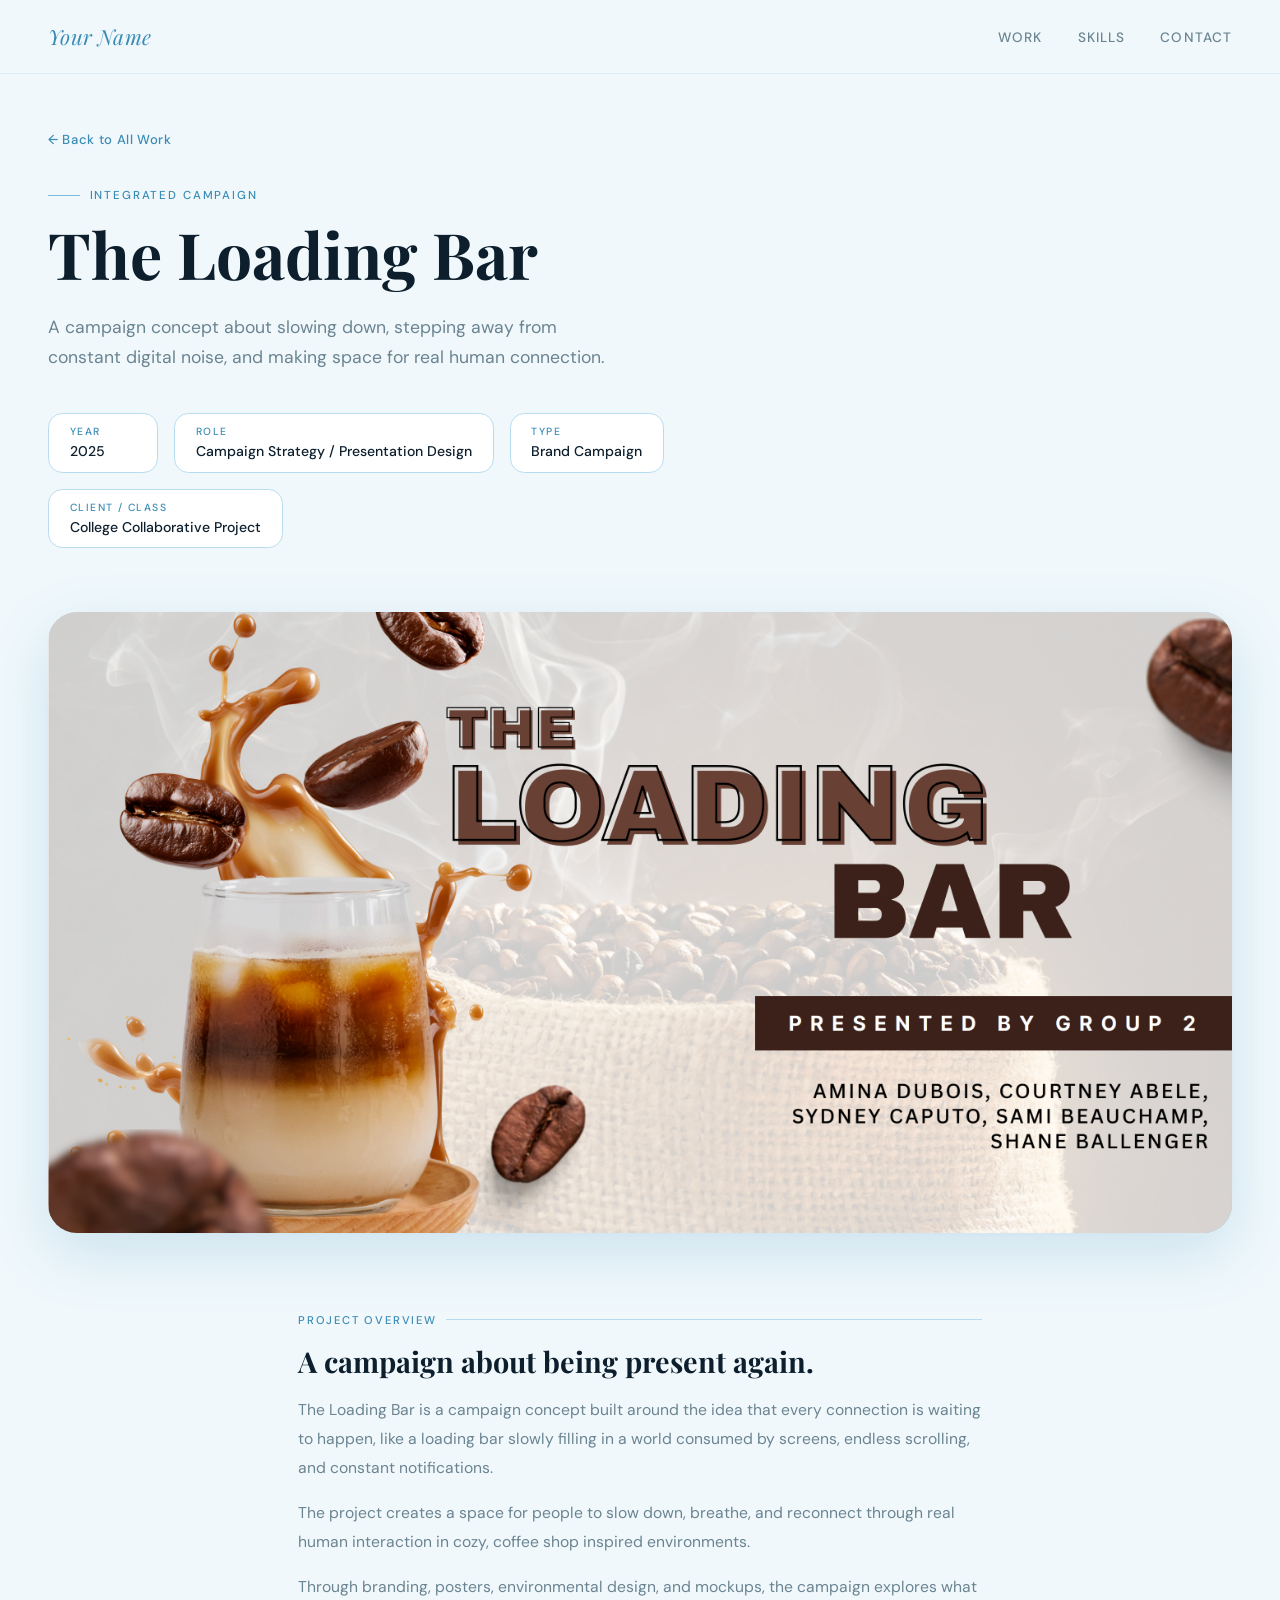
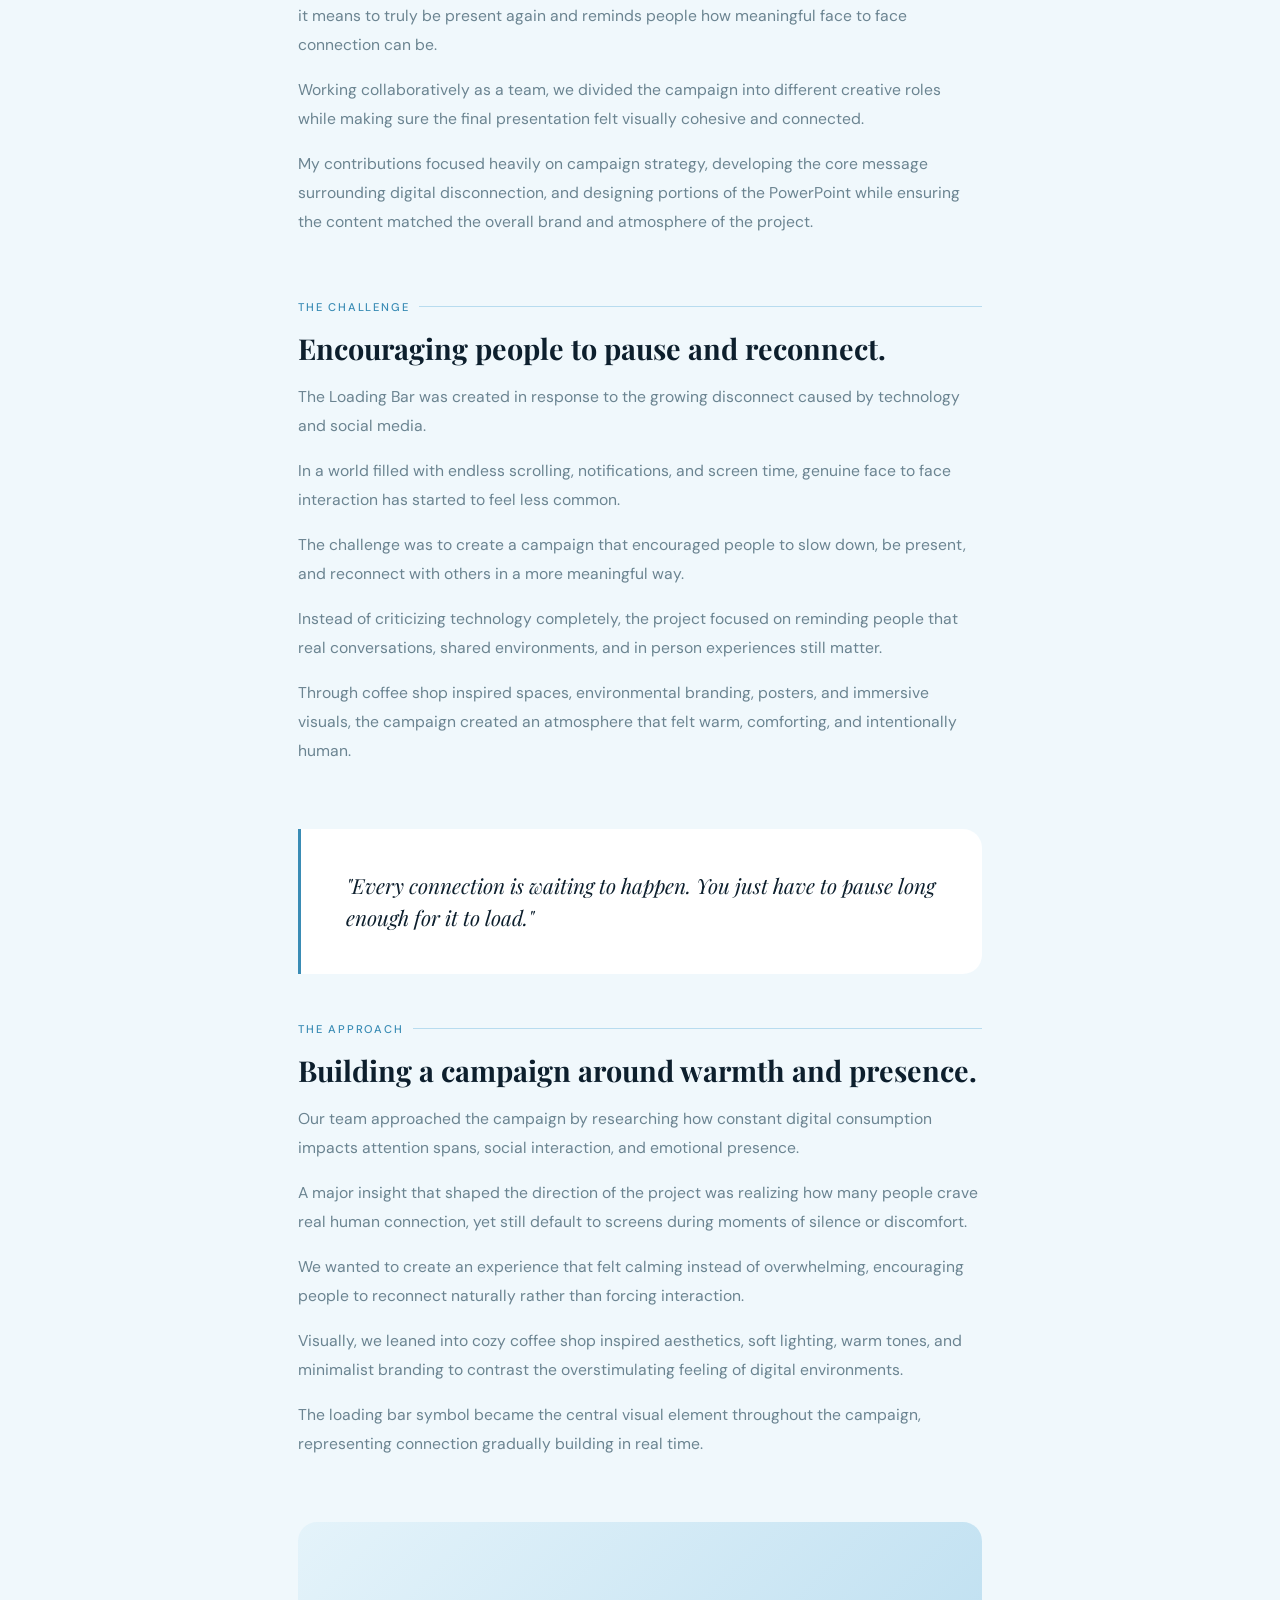
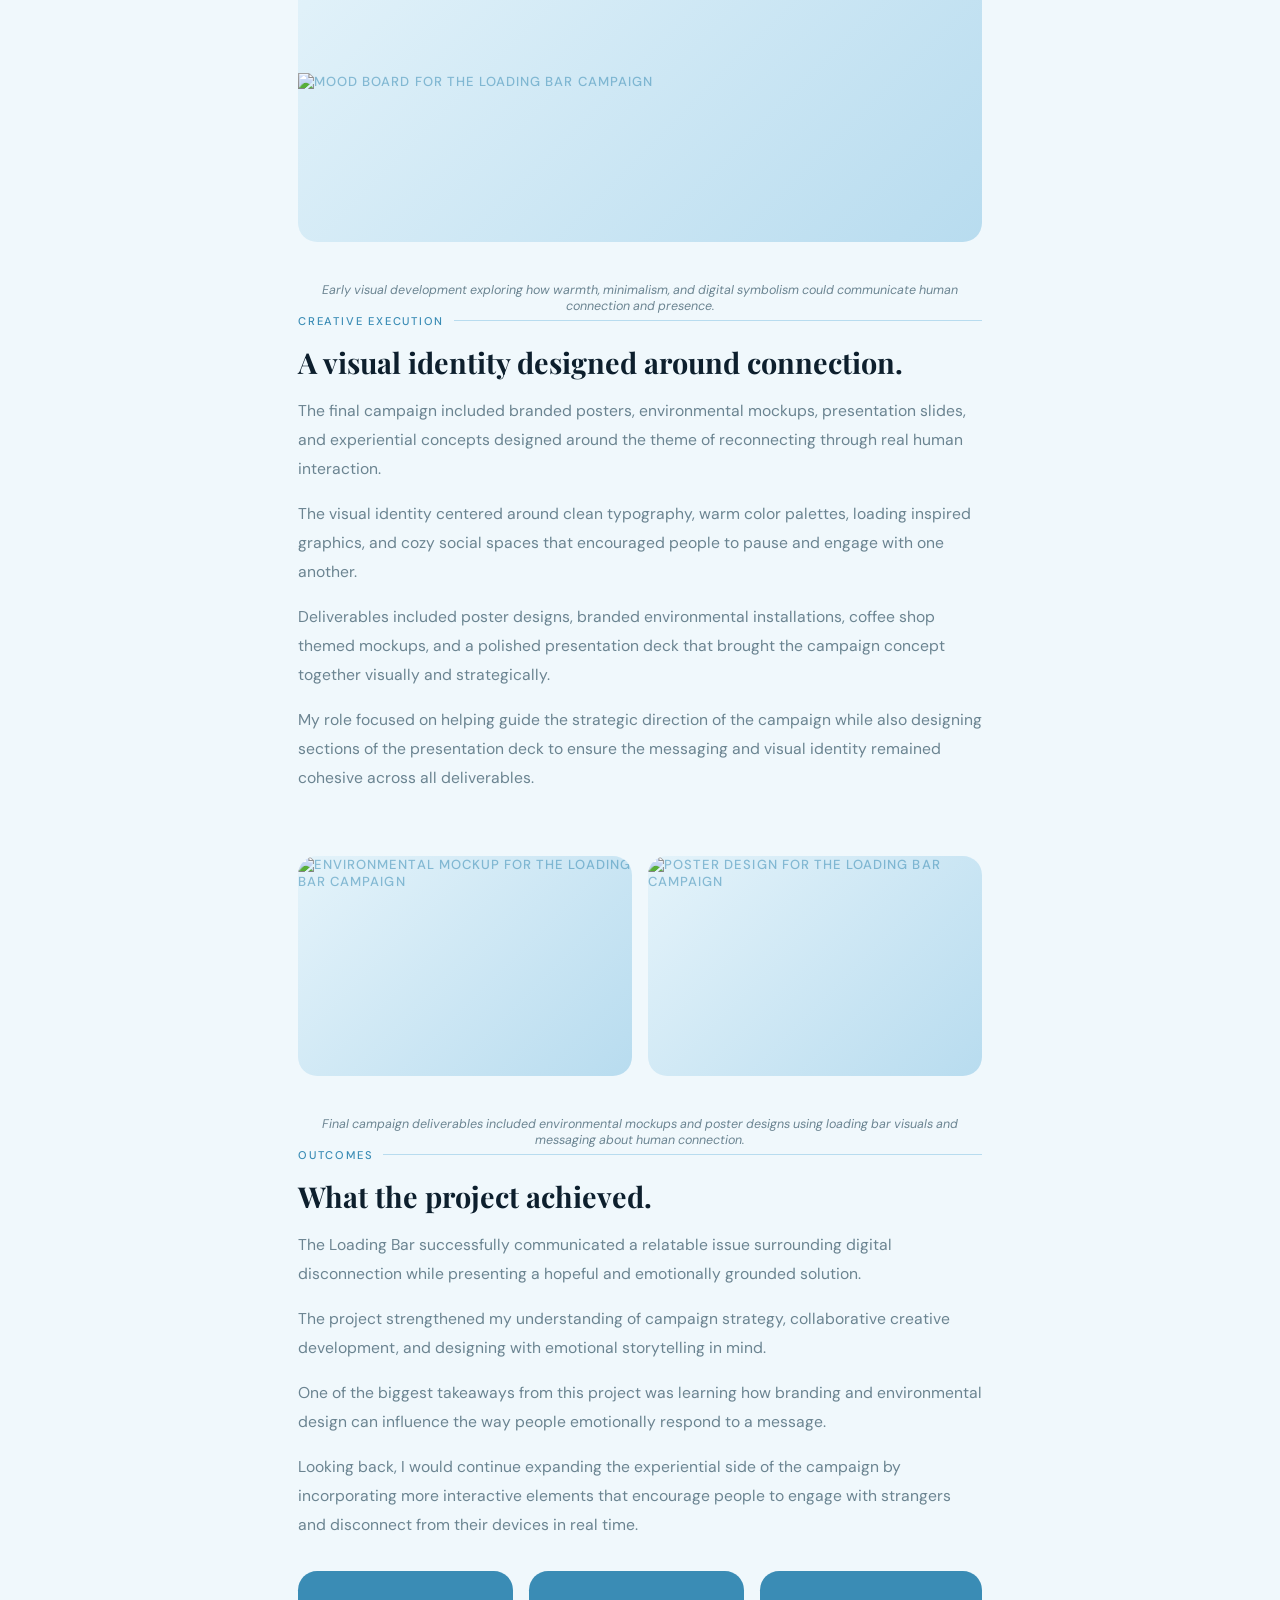
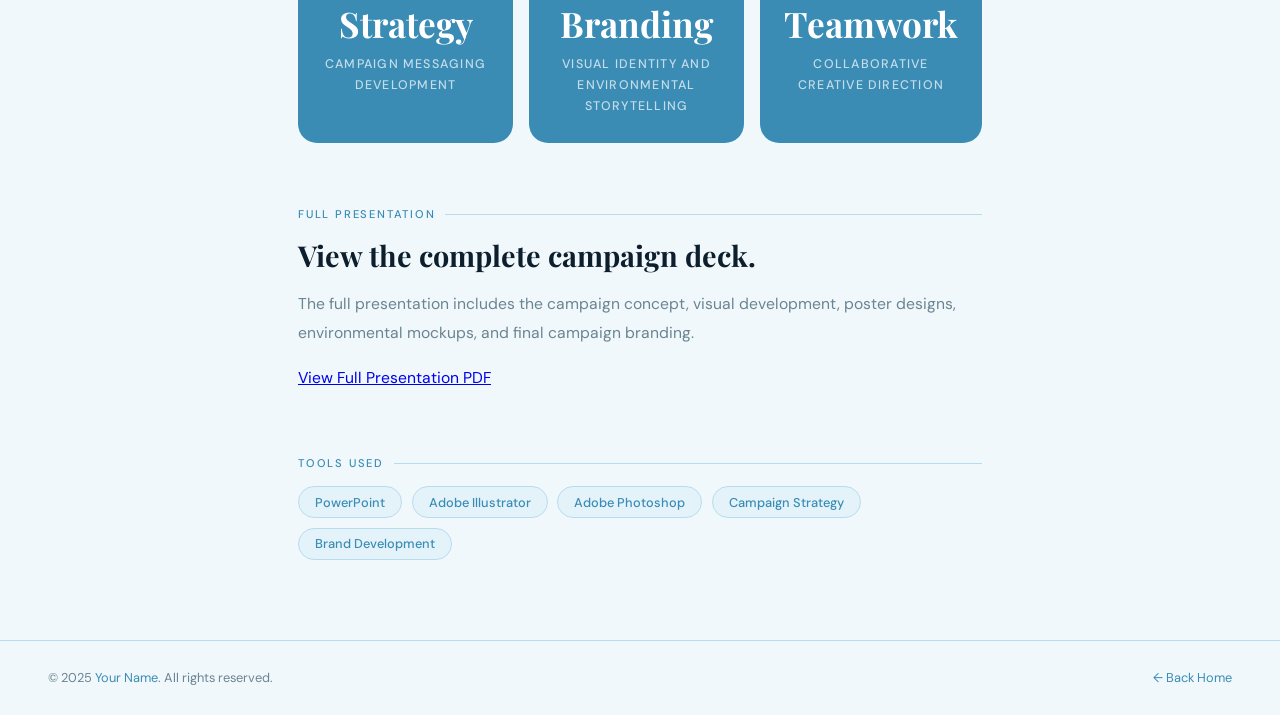
==== loading_bar.html @ 9b64578b "Addded first project" ====
<!DOCTYPE html>
<html lang="en">
<head>
  <meta charset="UTF-8" />
  <meta name="viewport" content="width=device-width, initial-scale=1.0"/>
  <title>The Loading Bar — Portfolio</title>

  <link rel="preconnect" href="https://fonts.googleapis.com">

  <link href="https://fonts.googleapis.com/css2?family=Playfair+Display:ital,wght@0,400;0,700;1,400&family=DM+Sans:wght@300;400;500&display=swap" rel="stylesheet">

  <link rel="stylesheet" href="styles.css">
</head>

<body>

  <!-- NAV -->
  <nav>
    <a href="index.html" class="nav-logo">Your Name</a>

    <ul class="nav-links">
      <li><a href="index.html#work">Work</a></li>
      <li><a href="index.html#skills">Skills</a></li>
      <li><a href="index.html#contact">Contact</a></li>
    </ul>
  </nav>

  <!-- HERO -->
  <header class="project-hero">

    <a href="index.html" class="back-link">
      ← Back to All Work
    </a>

    <p class="project-category">
      Integrated Campaign
    </p>

    <h1 class="project-title">
      The Loading Bar
    </h1>

    <p class="project-tagline">
      A campaign concept about slowing down, stepping away from constant digital noise, and making space for real human connection.
    </p>

    <div class="project-meta">

      <div class="meta-item">
        <span class="meta-label">Year</span>
        <span class="meta-value">2025</span>
      </div>

      <div class="meta-item">
        <span class="meta-label">Role</span>
        <span class="meta-value">Campaign Strategy / Presentation Design</span>
      </div>

      <div class="meta-item">
        <span class="meta-label">Type</span>
        <span class="meta-value">Brand Campaign</span>
      </div>

      <div class="meta-item">
        <span class="meta-label">Client / Class</span>
        <span class="meta-value">College Collaborative Project</span>
      </div>

    </div>
  </header>

  <!-- COVER IMAGE -->
  <div class="project-cover">

    <div class="cover-placeholder">

      <img
        src="Loading_bar/loading_bar_project.png"
        alt="The Loading Bar campaign hero image"
      >

    </div>

  </div>

  <!-- MAIN CONTENT -->
  <main class="project-body">

    <!-- PROJECT OVERVIEW -->
    <section class="content-section">

      <p class="content-label">
        Project Overview
      </p>

      <h2 class="content-heading">
        A campaign about being present again.
      </h2>

      <div class="content-body">

        <p>
          The Loading Bar is a campaign concept built around the idea that every connection is waiting to happen, like a loading bar slowly filling in a world consumed by screens, endless scrolling, and constant notifications.
        </p>

        <p>
          The project creates a space for people to slow down, breathe, and reconnect through real human interaction in cozy, coffee shop inspired environments.
        </p>

        <p>
          Through branding, posters, environmental design, and mockups, the campaign explores what it means to truly be present again and reminds people how meaningful face to face connection can be.
        </p>

        <p>
          Working collaboratively as a team, we divided the campaign into different creative roles while making sure the final presentation felt visually cohesive and connected.
        </p>

        <p>
          My contributions focused heavily on campaign strategy, developing the core message surrounding digital disconnection, and designing portions of the PowerPoint while ensuring the content matched the overall brand and atmosphere of the project.
        </p>

      </div>

    </section>

    <!-- CHALLENGE -->
    <section class="content-section">

      <p class="content-label">
        The Challenge
      </p>

      <h2 class="content-heading">
        Encouraging people to pause and reconnect.
      </h2>

      <div class="content-body">

        <p>
          The Loading Bar was created in response to the growing disconnect caused by technology and social media.
        </p>

        <p>
          In a world filled with endless scrolling, notifications, and screen time, genuine face to face interaction has started to feel less common.
        </p>

        <p>
          The challenge was to create a campaign that encouraged people to slow down, be present, and reconnect with others in a more meaningful way.
        </p>

        <p>
          Instead of criticizing technology completely, the project focused on reminding people that real conversations, shared environments, and in person experiences still matter.
        </p>

        <p>
          Through coffee shop inspired spaces, environmental branding, posters, and immersive visuals, the campaign created an atmosphere that felt warm, comforting, and intentionally human.
        </p>

      </div>

    </section>

    <!-- QUOTE -->
    <blockquote class="pull-quote">

      <p>
        "Every connection is waiting to happen. You just have to pause long enough for it to load."
      </p>

    </blockquote>

    <!-- APPROACH -->
    <section class="content-section">

      <p class="content-label">
        The Approach
      </p>

      <h2 class="content-heading">
        Building a campaign around warmth and presence.
      </h2>

      <div class="content-body">

        <p>
          Our team approached the campaign by researching how constant digital consumption impacts attention spans, social interaction, and emotional presence.
        </p>

        <p>
          A major insight that shaped the direction of the project was realizing how many people crave real human connection, yet still default to screens during moments of silence or discomfort.
        </p>

        <p>
          We wanted to create an experience that felt calming instead of overwhelming, encouraging people to reconnect naturally rather than forcing interaction.
        </p>

        <p>
          Visually, we leaned into cozy coffee shop inspired aesthetics, soft lighting, warm tones, and minimalist branding to contrast the overstimulating feeling of digital environments.
        </p>

        <p>
          The loading bar symbol became the central visual element throughout the campaign, representing connection gradually building in real time.
        </p>

      </div>

    </section>

    <!-- MOODBOARD IMAGE -->
    <div class="image-block">

      <img
        src="Loading_bar/loading_bar_moodboard.png"
        alt="Mood board for The Loading Bar campaign"
      >

    </div>

    <p class="image-caption">
      Early visual development exploring how warmth, minimalism, and digital symbolism could communicate human connection and presence.
    </p>

    <!-- EXECUTION -->
    <section class="content-section">

      <p class="content-label">
        Creative Execution
      </p>

      <h2 class="content-heading">
        A visual identity designed around connection.
      </h2>

      <div class="content-body">

        <p>
          The final campaign included branded posters, environmental mockups, presentation slides, and experiential concepts designed around the theme of reconnecting through real human interaction.
        </p>

        <p>
          The visual identity centered around clean typography, warm color palettes, loading inspired graphics, and cozy social spaces that encouraged people to pause and engage with one another.
        </p>

        <p>
          Deliverables included poster designs, branded environmental installations, coffee shop themed mockups, and a polished presentation deck that brought the campaign concept together visually and strategically.
        </p>

        <p>
          My role focused on helping guide the strategic direction of the campaign while also designing sections of the presentation deck to ensure the messaging and visual identity remained cohesive across all deliverables.
        </p>

      </div>

    </section>

    <!-- DUAL IMAGES -->
    <div class="image-duo">

      <div class="image-block">

        <img
          src="Loading_bar/loading_bar_environment.png"
          alt="Environmental mockup for The Loading Bar campaign"
        >

      </div>

      <div class="image-block">

        <img
          src="Loading_bar/loading_bar_poster.png"
          alt="Poster design for The Loading Bar campaign"
        >

      </div>

    </div>

    <p class="image-caption">
      Final campaign deliverables included environmental mockups and poster designs using loading bar visuals and messaging about human connection.
    </p>

    <!-- OUTCOMES -->
    <section class="content-section">

      <p class="content-label">
        Outcomes
      </p>

      <h2 class="content-heading">
        What the project achieved.
      </h2>

      <div class="content-body">

        <p>
          The Loading Bar successfully communicated a relatable issue surrounding digital disconnection while presenting a hopeful and emotionally grounded solution.
        </p>

        <p>
          The project strengthened my understanding of campaign strategy, collaborative creative development, and designing with emotional storytelling in mind.
        </p>

        <p>
          One of the biggest takeaways from this project was learning how branding and environmental design can influence the way people emotionally respond to a message.
        </p>

        <p>
          Looking back, I would continue expanding the experiential side of the campaign by incorporating more interactive elements that encourage people to engage with strangers and disconnect from their devices in real time.
        </p>

      </div>

      <div class="outcomes-grid">

        <div class="outcome-card">
          <span class="outcome-number">Strategy</span>
          <span class="outcome-label">
            Campaign Messaging Development
          </span>
        </div>

        <div class="outcome-card">
          <span class="outcome-number">Branding</span>
          <span class="outcome-label">
            Visual Identity and Environmental Storytelling
          </span>
        </div>

        <div class="outcome-card">
          <span class="outcome-number">Teamwork</span>
          <span class="outcome-label">
            Collaborative Creative Direction
          </span>
        </div>

      </div>

    </section>

    <!-- PDF -->
    <section class="content-section">

      <p class="content-label">
        Full Presentation
      </p>

      <h2 class="content-heading">
        View the complete campaign deck.
      </h2>

      <div class="content-body">

        <p>
          The full presentation includes the campaign concept, visual development, poster designs, environmental mockups, and final campaign branding.
        </p>

        <p>
          <a
            href="Loading_bar/The_Loading_Bar.pdf"
            target="_blank"
            class="pdf-button"
          >
            View Full Presentation PDF
          </a>
        </p>

      </div>

    </section>

    <!-- TOOLS -->
    <section class="content-section">

      <p class="content-label">
        Tools Used
      </p>

      <div class="tools-list">

        <span class="tool-tag">PowerPoint</span>

        <span class="tool-tag">Adobe Illustrator</span>

        <span class="tool-tag">Adobe Photoshop</span>

        <span class="tool-tag">Campaign Strategy</span>

        <span class="tool-tag">Brand Development</span>

      </div>

    </section>

  </main>


  <!-- FOOTER -->
  <footer>

    <span>
      © 2025 <a href="index.html">Your Name</a>. All rights reserved.
    </span>

    <a href="index.html">
      ← Back Home
    </a>

  </footer>

</body>
</html>
---- styles.css ----
/* Shared portfolio stylesheet
   Keep this file in the same folder as index.html and project.html. */

:root {
      --sky: #B8DCEF;
      --sky-light: #E4F3FA;
      --sky-mid: #7BBDD9;
      --sky-deep: #3A8CB5;
      --ink: #0D1F2D;
      --mist: #F0F8FC;
      --accent: #D4A35A;
      --white: #FFFFFF;
      --gray: #6B8491;
    }

    *, *::before, *::after { box-sizing: border-box; margin: 0; padding: 0; }

    html { scroll-behavior: smooth; }

    body {
      font-family: 'DM Sans', sans-serif;
      background: var(--mist);
      color: var(--ink);
      overflow-x: hidden;
    }

    /* ── NAV ── */
    nav {
      position: fixed; top: 0; left: 0; right: 0; z-index: 100;
      display: flex; justify-content: space-between; align-items: center;
      padding: 1.4rem 3rem;
      background: rgba(240,248,252,0.85);
      backdrop-filter: blur(12px);
      border-bottom: 1px solid rgba(184,220,239,0.4);
    }
    .nav-logo {
      font-family: 'Playfair Display', serif;
      font-size: 1.3rem;
      font-style: italic;
      color: var(--sky-deep);
      text-decoration: none;
      letter-spacing: 0.02em;
    }
    .nav-links { display: flex; gap: 2.2rem; list-style: none; }
    .nav-links a {
      text-decoration: none;
      font-size: 0.85rem;
      font-weight: 500;
      letter-spacing: 0.08em;
      text-transform: uppercase;
      color: var(--gray);
      transition: color 0.25s;
    }
    .nav-links a:hover { color: var(--sky-deep); }

    /* ── HERO ── */
    .hero {
      min-height: 100vh;
      display: flex;
      flex-direction: column;
      align-items: center;
      justify-content: center;
      padding: 7rem 3rem 5rem;
      gap: 3rem;
      position: relative;
      overflow: hidden;
      text-align: center;
    }

    .hero::before {
      content: '';
      position: absolute;
      top: -10%; right: -5%;
      width: 55vw; height: 55vw;
      background: radial-gradient(circle, var(--sky) 0%, transparent 70%);
      border-radius: 50%;
      opacity: 0.45;
      animation: float 8s ease-in-out infinite;
    }
    .hero::after {
      content: '';
      position: absolute;
      bottom: -15%; left: -8%;
      width: 40vw; height: 40vw;
      background: radial-gradient(circle, var(--sky-mid) 0%, transparent 70%);
      border-radius: 50%;
      opacity: 0.25;
      animation: float 11s ease-in-out infinite reverse;
    }

    @keyframes float {
      0%, 100% { transform: translateY(0) scale(1); }
      50%       { transform: translateY(-3%) scale(1.03); }
    }

    .hero-text { position: relative; z-index: 1; animation: fadeUp 0.9s ease both; max-width: 680px; width: 100%; }
    .hero-bio { max-width: 520px; margin-left: auto; margin-right: auto; }
    .hero-tags { justify-content: center; }
    .hero-cta { justify-content: center; }

    @keyframes fadeUp {
      from { opacity: 0; transform: translateY(30px); }
      to   { opacity: 1; transform: translateY(0); }
    }

    .hero-eyebrow {
      display: inline-block;
      font-size: 0.75rem;
      font-weight: 500;
      letter-spacing: 0.18em;
      text-transform: uppercase;
      color: var(--sky-deep);
      margin-bottom: 1.2rem;
      padding: 0.4rem 1rem;
      border: 1px solid var(--sky-mid);
      border-radius: 2rem;
      background: rgba(184,220,239,0.2);
    }

    .hero h1 {
      font-family: 'Playfair Display', serif;
      font-size: clamp(3rem, 5.5vw, 5.5rem);
      line-height: 1.08;
      font-weight: 700;
      color: var(--ink);
      margin-bottom: 1.5rem;
    }
    .hero h1 em {
      font-style: italic;
      color: var(--sky-deep);
    }

    .hero-bio {
      font-size: 1rem;
      line-height: 1.75;
      color: var(--gray);
      max-width: 440px;
      margin-bottom: 2.5rem;
    }

    .hero-tags {
      display: flex;
      flex-wrap: wrap;
      gap: 0.6rem;
      margin-bottom: 2.5rem;
    }
    .tag {
      font-size: 0.78rem;
      font-weight: 500;
      letter-spacing: 0.05em;
      padding: 0.35rem 0.9rem;
      border-radius: 2rem;
      background: var(--sky-light);
      color: var(--sky-deep);
      border: 1px solid var(--sky);
    }

    .hero-cta {
      display: flex;
      gap: 1rem;
      align-items: center;
      flex-wrap: wrap;
    }
    .btn-primary {
      display: inline-block;
      padding: 0.85rem 2.2rem;
      background: var(--sky-deep);
      color: var(--white);
      border-radius: 3rem;
      text-decoration: none;
      font-size: 0.88rem;
      font-weight: 500;
      letter-spacing: 0.04em;
      transition: background 0.3s, transform 0.2s, box-shadow 0.3s;
      box-shadow: 0 4px 20px rgba(58,140,181,0.35);
    }
    .btn-primary:hover {
      background: var(--sky-mid);
      transform: translateY(-2px);
      box-shadow: 0 8px 28px rgba(58,140,181,0.45);
    }
    .btn-ghost {
      display: inline-block;
      padding: 0.85rem 2.2rem;
      border: 1.5px solid var(--sky-mid);
      color: var(--sky-deep);
      border-radius: 3rem;
      text-decoration: none;
      font-size: 0.88rem;
      font-weight: 500;
      letter-spacing: 0.04em;
      transition: background 0.3s, transform 0.2s;
    }
    .btn-ghost:hover {
      background: var(--sky-light);
      transform: translateY(-2px);
    }

    /* hero visual — full-width centered card */
    .hero-visual {
      position: relative;
      z-index: 1;
      animation: fadeUp 0.9s 0.2s ease both;
      width: 80%;
      max-width: 1000px;
    }
    .hero-card {
      width: 100%;
      height: auto;
      background: linear-gradient(145deg, var(--sky-light) 0%, var(--sky) 100%);
      border-radius: 2rem;
      position: relative;
      box-shadow: 0 30px 80px rgba(58,140,181,0.22), 0 8px 20px rgba(58,140,181,0.12);
      overflow: hidden;
      display: flex;
      flex-direction: row;
      align-items: center;
      gap: 2.5rem;
      padding: 2.5rem 3rem;
    }
    .hero-card::before {
      content: '';
      position: absolute;
      top: -60px; right: -60px;
      width: 300px; height: 300px;
      background: radial-gradient(circle, rgba(255,255,255,0.55) 0%, transparent 70%);
      border-radius: 50%;
      pointer-events: none;
    }
    .avatar-placeholder {
      flex-shrink: 0;
      width: 100px; height: 100px;
      border-radius: 50%;
      background: linear-gradient(135deg, var(--sky-mid), var(--sky-deep));
      display: flex;
      align-items: center;
      justify-content: center;
      font-family: 'Playfair Display', serif;
      font-size: 2.4rem;
      color: white;
      font-style: italic;
      box-shadow: 0 8px 30px rgba(58,140,181,0.4);
    }
    .hero-card-info { text-align: left; flex: 1; }
    .hero-card-label {
      font-size: 0.72rem;
      letter-spacing: 0.12em;
      text-transform: uppercase;
      color: var(--sky-deep);
      margin-bottom: 0.4rem;
      font-weight: 500;
    }
    .hero-card-name {
      font-family: 'Playfair Display', serif;
      font-size: 1.6rem;
      font-weight: 700;
      color: var(--ink);
      margin-bottom: 0.3rem;
    }
    .hero-card-sub {
      font-size: 0.82rem;
      color: var(--gray);
    }
    .hero-card-badges {
      display: flex;
      gap: 0.8rem;
      margin-top: 1rem;
      flex-wrap: wrap;
    }
    .inline-badge {
      display: inline-block;
      padding: 0.4rem 0.9rem;
      border-radius: 2rem;
      font-size: 0.75rem;
      font-weight: 500;
    }
    .inline-badge.light {
      background: var(--white);
      color: var(--ink);
      box-shadow: 0 2px 8px rgba(0,0,0,0.08);
    }
    .inline-badge.dark {
      background: var(--sky-deep);
      color: white;
    }

    /* ── WORK SECTION ── */
    .section {
      padding: 6rem 3rem;
    }
    .section-header {
      display: flex;
      justify-content: space-between;
      align-items: flex-end;
      margin-bottom: 3.5rem;
    }
    .section-label {
      font-size: 0.72rem;
      letter-spacing: 0.16em;
      text-transform: uppercase;
      color: var(--sky-deep);
      margin-bottom: 0.6rem;
      font-weight: 500;
    }
    .section-title {
      font-family: 'Playfair Display', serif;
      font-size: clamp(2rem, 3.5vw, 3rem);
      font-weight: 700;
      color: var(--ink);
      line-height: 1.15;
    }
    .section-link {
      font-size: 0.85rem;
      color: var(--sky-deep);
      text-decoration: none;
      font-weight: 500;
      letter-spacing: 0.04em;
      border-bottom: 1.5px solid var(--sky-mid);
      padding-bottom: 2px;
      transition: border-color 0.2s;
      white-space: nowrap;
      margin-bottom: 0.3rem;
    }
    .section-link:hover { border-color: var(--sky-deep); }

    /* project grid */
    .projects-grid {
      display: grid;
      grid-template-columns: repeat(12, 1fr);
      gap: 1.5rem;
    }
    .project-card {
      background: var(--white);
      border-radius: 1.4rem;
      overflow: hidden;
      text-decoration: none;
      color: inherit;
      transition: transform 0.35s cubic-bezier(.22,1,.36,1), box-shadow 0.35s;
      position: relative;
      display: block;
    }
    .project-card:hover {
      transform: translateY(-6px);
      box-shadow: 0 20px 50px rgba(58,140,181,0.18);
    }
    .project-card:hover .card-arrow { transform: translate(3px,-3px); }

    .project-card.large { grid-column: span 7; }
    .project-card.small { grid-column: span 5; }
    .project-card.full  { grid-column: span 12; display: grid; grid-template-columns: 1fr 1fr; }

    .card-thumb {
  aspect-ratio: 16/10;
  position: relative;
  overflow: hidden;
  display: flex;
  align-items: center;
  justify-content: center;
}

/* Portrait project images */
.project_photo {
  width: 100%;
  height: 100%;
  display: flex;
  align-items: center;
  justify-content: center;
  background: #000;
}

.project_photo img {
  width: 100%;
  height: 100%;
  object-fit: contain;
  display: block;
}

/* Make poster-style cards taller */
.project-card.small .card-thumb {
  aspect-ratio: 3 / 4;
}

    .project_photo img {
  width: 100%;
  height: 100%;
  object-fit: contain;
  display: block;
}

    .project-card.full .card-thumb {
      aspect-ratio: unset;
      min-height: 260px;
    }

    .card-thumb { display: flex; align-items: center; justify-content: center; }
    .thumb-1 { background: linear-gradient(135deg, #B8DCEF 0%, #7BBDD9 100%); }
    .thumb-2 { background: linear-gradient(135deg, #D4E9F7 0%, #B8DCEF 100%); }
    .thumb-3 { background: linear-gradient(135deg, #A8D5EB 0%, #5AAED0 100%); }
    .thumb-icon {
      font-size: 3.5rem;
      opacity: 0.5;
    }

    .card-body {
      padding: 1.6rem 1.8rem;
    }
    .project-card.full .card-body {
      display: flex;
      flex-direction: column;
      justify-content: center;
      padding: 2.5rem 2.5rem;
    }

    .card-category {
      font-size: 0.7rem;
      letter-spacing: 0.14em;
      text-transform: uppercase;
      font-weight: 500;
      color: var(--sky-deep);
      margin-bottom: 0.6rem;
    }
    .card-title {
      font-family: 'Playfair Display', serif;
      font-size: 1.25rem;
      font-weight: 700;
      color: var(--ink);
      line-height: 1.25;
      margin-bottom: 0.7rem;
    }
    .card-desc {
      font-size: 0.85rem;
      color: var(--gray);
      line-height: 1.65;
      margin-bottom: 1.2rem;
    }
    .card-arrow {
      display: inline-block;
      font-size: 1.1rem;
      color: var(--sky-deep);
      transition: transform 0.25s;
    }

    /* ── SKILLS ── */
    .skills-section {
      background: var(--sky-deep);
      padding: 5rem 3rem;
      position: relative;
      overflow: hidden;
    }
    .skills-section::before {
      content: '';
      position: absolute;
      top: -80px; right: -80px;
      width: 400px; height: 400px;
      background: radial-gradient(circle, rgba(255,255,255,0.08) 0%, transparent 70%);
      border-radius: 50%;
    }
    .skills-section .section-label { color: var(--sky-light); }
    .skills-section .section-title { color: var(--white); }

    .skills-grid {
      display: grid;
      grid-template-columns: repeat(3, 1fr);
      gap: 1.5rem;
      margin-top: 3rem;
    }
    .skill-card {
      background: rgba(255,255,255,0.08);
      border: 1px solid rgba(255,255,255,0.14);
      border-radius: 1.2rem;
      padding: 2rem;
      transition: background 0.3s, transform 0.3s;
    }
    .skill-card:hover {
      background: rgba(255,255,255,0.15);
      transform: translateY(-4px);
    }
    .skill-icon {
      font-size: 2rem;
      margin-bottom: 1rem;
      display: block;
    }
    .skill-name {
      font-family: 'Playfair Display', serif;
      font-size: 1.1rem;
      font-weight: 700;
      color: var(--white);
      margin-bottom: 0.5rem;
    }
    .skill-desc {
      font-size: 0.83rem;
      color: rgba(255,255,255,0.65);
      line-height: 1.6;
    }

    /* ── CONTACT ── */
    .contact-section {
      padding: 6rem 3rem;
      text-align: center;
      background: var(--mist);
    }
    .contact-section .section-label { text-align: center; margin-bottom: 0.8rem; display: block; }
    .contact-section .section-title { text-align: center; margin-bottom: 1.2rem; }
    .contact-section p {
      color: var(--gray);
      font-size: 1rem;
      line-height: 1.7;
      max-width: 480px;
      margin: 0 auto 2.5rem;
    }
    .social-links {
      display: flex;
      gap: 1rem;
      justify-content: center;
      flex-wrap: wrap;
      margin-top: 2rem;
    }
    .social-link {
      display: inline-block;
      padding: 0.65rem 1.5rem;
      background: var(--sky-light);
      border: 1.5px solid var(--sky);
      border-radius: 2rem;
      text-decoration: none;
      font-size: 0.82rem;
      font-weight: 500;
      color: var(--sky-deep);
      letter-spacing: 0.04em;
      transition: background 0.25s, transform 0.2s;
    }
    .social-link:hover {
      background: var(--sky);
      transform: translateY(-2px);
    }

    /* ── FOOTER ── */
    footer {
      border-top: 1px solid var(--sky);
      padding: 1.8rem 3rem;
      display: flex;
      justify-content: space-between;
      align-items: center;
      font-size: 0.8rem;
      color: var(--gray);
    }
    footer a {
      color: var(--sky-deep);
      text-decoration: none;
    }

    /* ── RESPONSIVE ── */
    @media (max-width: 900px) {
      nav { padding: 1.2rem 1.5rem; }
      .nav-links { gap: 1.2rem; }
      .hero { padding: 7rem 1.5rem 3rem; }
      .hero-visual { width: 95%; }
      .hero-card { flex-direction: column; text-align: center; padding: 2rem 1.5rem; gap: 1.2rem; }
      .hero-card-info { text-align: center; }
      .hero-card-badges { justify-content: center; }
      .section { padding: 4rem 1.5rem; }
      .projects-grid { grid-template-columns: 1fr; }
      .project-card.large,
      .project-card.small,
      .project-card.full { grid-column: span 1; }
      .project-card.full { grid-template-columns: 1fr; }
      .skills-grid { grid-template-columns: 1fr; }
      .skills-section { padding: 4rem 1.5rem; }
      .contact-section { padding: 4rem 1.5rem; }
      footer { flex-direction: column; gap: 0.5rem; text-align: center; padding: 1.5rem; }
    }

/* Project detail page styles */

:root {
      --sky: #B8DCEF;
      --sky-light: #E4F3FA;
      --sky-mid: #7BBDD9;
      --sky-deep: #3A8CB5;
      --ink: #0D1F2D;
      --mist: #F0F8FC;
      --accent: #D4A35A;
      --white: #FFFFFF;
      --gray: #6B8491;
    }

    *, *::before, *::after { box-sizing: border-box; margin: 0; padding: 0; }
    html { scroll-behavior: smooth; }
    body {
      font-family: 'DM Sans', sans-serif;
      background: var(--mist);
      color: var(--ink);
      overflow-x: hidden;
    }

    /* ── NAV ── */
    nav {
      position: fixed; top: 0; left: 0; right: 0; z-index: 100;
      display: flex; justify-content: space-between; align-items: center;
      padding: 1.4rem 3rem;
      background: rgba(240,248,252,0.85);
      backdrop-filter: blur(12px);
      border-bottom: 1px solid rgba(184,220,239,0.4);
    }
    .nav-logo {
      font-family: 'Playfair Display', serif;
      font-size: 1.3rem;
      font-style: italic;
      color: var(--sky-deep);
      text-decoration: none;
      letter-spacing: 0.02em;
    }
    .nav-links { display: flex; gap: 2.2rem; list-style: none; }
    .nav-links a {
      text-decoration: none;
      font-size: 0.85rem;
      font-weight: 500;
      letter-spacing: 0.08em;
      text-transform: uppercase;
      color: var(--gray);
      transition: color 0.25s;
    }
    .nav-links a:hover { color: var(--sky-deep); }

    /* ── PROJECT HERO ── */
    .project-hero {
      padding-top: 8rem;
      padding-bottom: 4rem;
      padding-left: 3rem;
      padding-right: 3rem;
      max-width: 900px;
      animation: fadeUp 0.8s ease both;
    }

    @keyframes fadeUp {
      from { opacity: 0; transform: translateY(24px); }
      to   { opacity: 1; transform: translateY(0); }
    }

    .back-link {
      display: inline-flex;
      align-items: center;
      gap: 0.4rem;
      text-decoration: none;
      font-size: 0.82rem;
      font-weight: 500;
      color: var(--sky-deep);
      letter-spacing: 0.05em;
      margin-bottom: 2.5rem;
      transition: gap 0.2s;
    }
    .back-link:hover { gap: 0.7rem; }

    .project-category {
      font-size: 0.72rem;
      letter-spacing: 0.16em;
      text-transform: uppercase;
      color: var(--sky-deep);
      font-weight: 500;
      margin-bottom: 1rem;
      display: flex;
      align-items: center;
      gap: 0.6rem;
    }
    .project-category::before {
      content: '';
      display: inline-block;
      width: 2rem;
      height: 1.5px;
      background: var(--sky-mid);
    }

    .project-title {
      font-family: 'Playfair Display', serif;
      font-size: clamp(2.5rem, 5vw, 4.5rem);
      font-weight: 700;
      color: var(--ink);
      line-height: 1.1;
      margin-bottom: 1.5rem;
    }
    .project-title em { font-style: italic; color: var(--sky-deep); }

    .project-tagline {
      font-size: 1.1rem;
      color: var(--gray);
      line-height: 1.7;
      max-width: 580px;
      margin-bottom: 2.5rem;
    }

    /* meta pills */
    .project-meta {
      display: flex;
      flex-wrap: wrap;
      gap: 1rem;
      margin-bottom: 0;
    }
    .meta-item {
      display: flex;
      flex-direction: column;
      gap: 0.25rem;
      padding: 0.7rem 1.3rem;
      background: var(--white);
      border: 1px solid var(--sky);
      border-radius: 0.9rem;
      min-width: 110px;
    }
    .meta-label {
      font-size: 0.65rem;
      letter-spacing: 0.14em;
      text-transform: uppercase;
      color: var(--sky-deep);
      font-weight: 500;
    }
    .meta-value {
      font-size: 0.88rem;
      font-weight: 500;
      color: var(--ink);
    }

    /* ── HERO IMAGE ── */
    .project-cover {
      margin: 0 3rem;
      border-radius: 1.8rem;
      overflow: hidden;
      background: linear-gradient(135deg, var(--sky-light) 0%, var(--sky) 60%, var(--sky-mid) 100%);
      min-height: 420px;
      display: flex;
      align-items: center;
      justify-content: center;
      position: relative;
      box-shadow: 0 20px 60px rgba(58,140,181,0.2);
    }
    .cover-placeholder {
      text-align: center;
      color: rgba(58,140,181,0.6);
    }
    .cover-placeholder p {
      font-size: 0.85rem;
      margin-top: 0.8rem;
      font-weight: 500;
      letter-spacing: 0.06em;
    }
    .cover-icon { font-size: 5rem; display: block; margin-bottom: 0.5rem; }

    /* ── CONTENT BODY ── */
    .project-body {
      max-width: 780px;
      margin: 5rem auto;
      padding: 0 3rem;
    }

    .content-section { margin-bottom: 4rem; }

    .content-label {
      font-size: 0.7rem;
      letter-spacing: 0.16em;
      text-transform: uppercase;
      color: var(--sky-deep);
      font-weight: 500;
      margin-bottom: 1rem;
      display: flex;
      align-items: center;
      gap: 0.6rem;
    }
    .content-label::after {
      content: '';
      flex: 1;
      height: 1px;
      background: var(--sky);
    }

    .content-heading {
      font-family: 'Playfair Display', serif;
      font-size: 1.8rem;
      font-weight: 700;
      color: var(--ink);
      line-height: 1.25;
      margin-bottom: 1rem;
    }

    .content-body p {
      font-size: 0.98rem;
      line-height: 1.85;
      color: var(--gray);
      margin-bottom: 1rem;
    }
    .content-body p:last-child { margin-bottom: 0; }

    /* pull quote */
    .pull-quote {
      margin: 3rem 0;
      padding: 2.5rem 2.5rem 2.5rem 2.8rem;
      border-left: 3px solid var(--sky-deep);
      background: var(--white);
      border-radius: 0 1.2rem 1.2rem 0;
    }
    .pull-quote p {
      font-family: 'Playfair Display', serif;
      font-size: 1.3rem;
      font-style: italic;
      color: var(--ink);
      line-height: 1.55;
    }

    /* image block */
    .image-block {
      margin: 2.5rem 0;
      border-radius: 1.2rem;
      overflow: hidden;
      background: linear-gradient(135deg, var(--sky-light), var(--sky));
      min-height: 320px;
      display: flex;
      align-items: center;
      justify-content: center;
      color: rgba(58,140,181,0.55);
      font-size: 0.82rem;
      font-weight: 500;
      letter-spacing: 0.08em;
      text-transform: uppercase;
    }
    .image-block img {
      width: 100%;
      height: 100%;
      object-fit: cover;
      display: block;
    }
    .image-caption {
      font-size: 0.78rem;
      color: var(--gray);
      text-align: center;
      margin-top: 0.7rem;
      font-style: italic;
    }

    /* two-col images */
    .image-duo {
      display: grid;
      grid-template-columns: 1fr 1fr;
      gap: 1rem;
      margin: 2.5rem 0;
    }
    .image-duo .image-block { margin: 0; min-height: 220px; }

    /* outcomes / stats */
    .outcomes-grid {
      display: grid;
      grid-template-columns: repeat(3, 1fr);
      gap: 1rem;
      margin: 2rem 0;
    }
    .outcome-card {
      background: var(--sky-deep);
      border-radius: 1.2rem;
      padding: 1.8rem 1.5rem;
      text-align: center;
      color: white;
    }
    .outcome-number {
      font-family: 'Playfair Display', serif;
      font-size: 2.2rem;
      font-weight: 700;
      color: white;
      display: block;
      margin-bottom: 0.3rem;
    }
    .outcome-label {
      font-size: 0.78rem;
      letter-spacing: 0.1em;
      text-transform: uppercase;
      color: rgba(255,255,255,0.7);
      font-weight: 500;
    }

    /* tools used */
    .tools-list {
      display: flex;
      flex-wrap: wrap;
      gap: 0.6rem;
      margin-top: 1rem;
    }
    .tool-tag {
      font-size: 0.8rem;
      font-weight: 500;
      padding: 0.4rem 1rem;
      border-radius: 2rem;
      background: var(--sky-light);
      color: var(--sky-deep);
      border: 1px solid var(--sky);
    }

    /* ── NEXT PROJECT ── */
    .next-project {
      border-top: 1px solid var(--sky);
      padding: 4rem 3rem;
      display: flex;
      justify-content: space-between;
      align-items: center;
      text-decoration: none;
      color: inherit;
      transition: background 0.3s;
    }
    .next-project:hover {
      background: var(--sky-light);
    }
    .next-label {
      font-size: 0.72rem;
      letter-spacing: 0.16em;
      text-transform: uppercase;
      color: var(--sky-deep);
      font-weight: 500;
      margin-bottom: 0.5rem;
    }
    .next-title {
      font-family: 'Playfair Display', serif;
      font-size: 1.6rem;
      font-weight: 700;
      color: var(--ink);
    }
    .next-arrow {
      font-size: 2.5rem;
      color: var(--sky-deep);
      transition: transform 0.3s;
    }
    .next-project:hover .next-arrow { transform: translateX(8px); }

    /* ── FOOTER ── */
    footer {
      border-top: 1px solid var(--sky);
      padding: 1.8rem 3rem;
      display: flex;
      justify-content: space-between;
      align-items: center;
      font-size: 0.8rem;
      color: var(--gray);
    }
    footer a { color: var(--sky-deep); text-decoration: none; }

    /* ── RESPONSIVE ── */
    @media (max-width: 800px) {
      nav { padding: 1.2rem 1.5rem; }
      .nav-links { gap: 1.2rem; }
      .project-hero { padding: 7rem 1.5rem 3rem; }
      .project-cover { margin: 0 1.5rem; min-height: 260px; }
      .project-body { padding: 0 1.5rem; margin: 3rem auto; }
      .outcomes-grid { grid-template-columns: 1fr 1fr; }
      .image-duo { grid-template-columns: 1fr; }
      .next-project { padding: 2.5rem 1.5rem; }
      footer { flex-direction: column; gap: 0.5rem; text-align: center; padding: 1.5rem; }
    }

    .cover-placeholder img {
  width: 100%;
  height: auto;
  object-fit: contain;
  display: block;
}
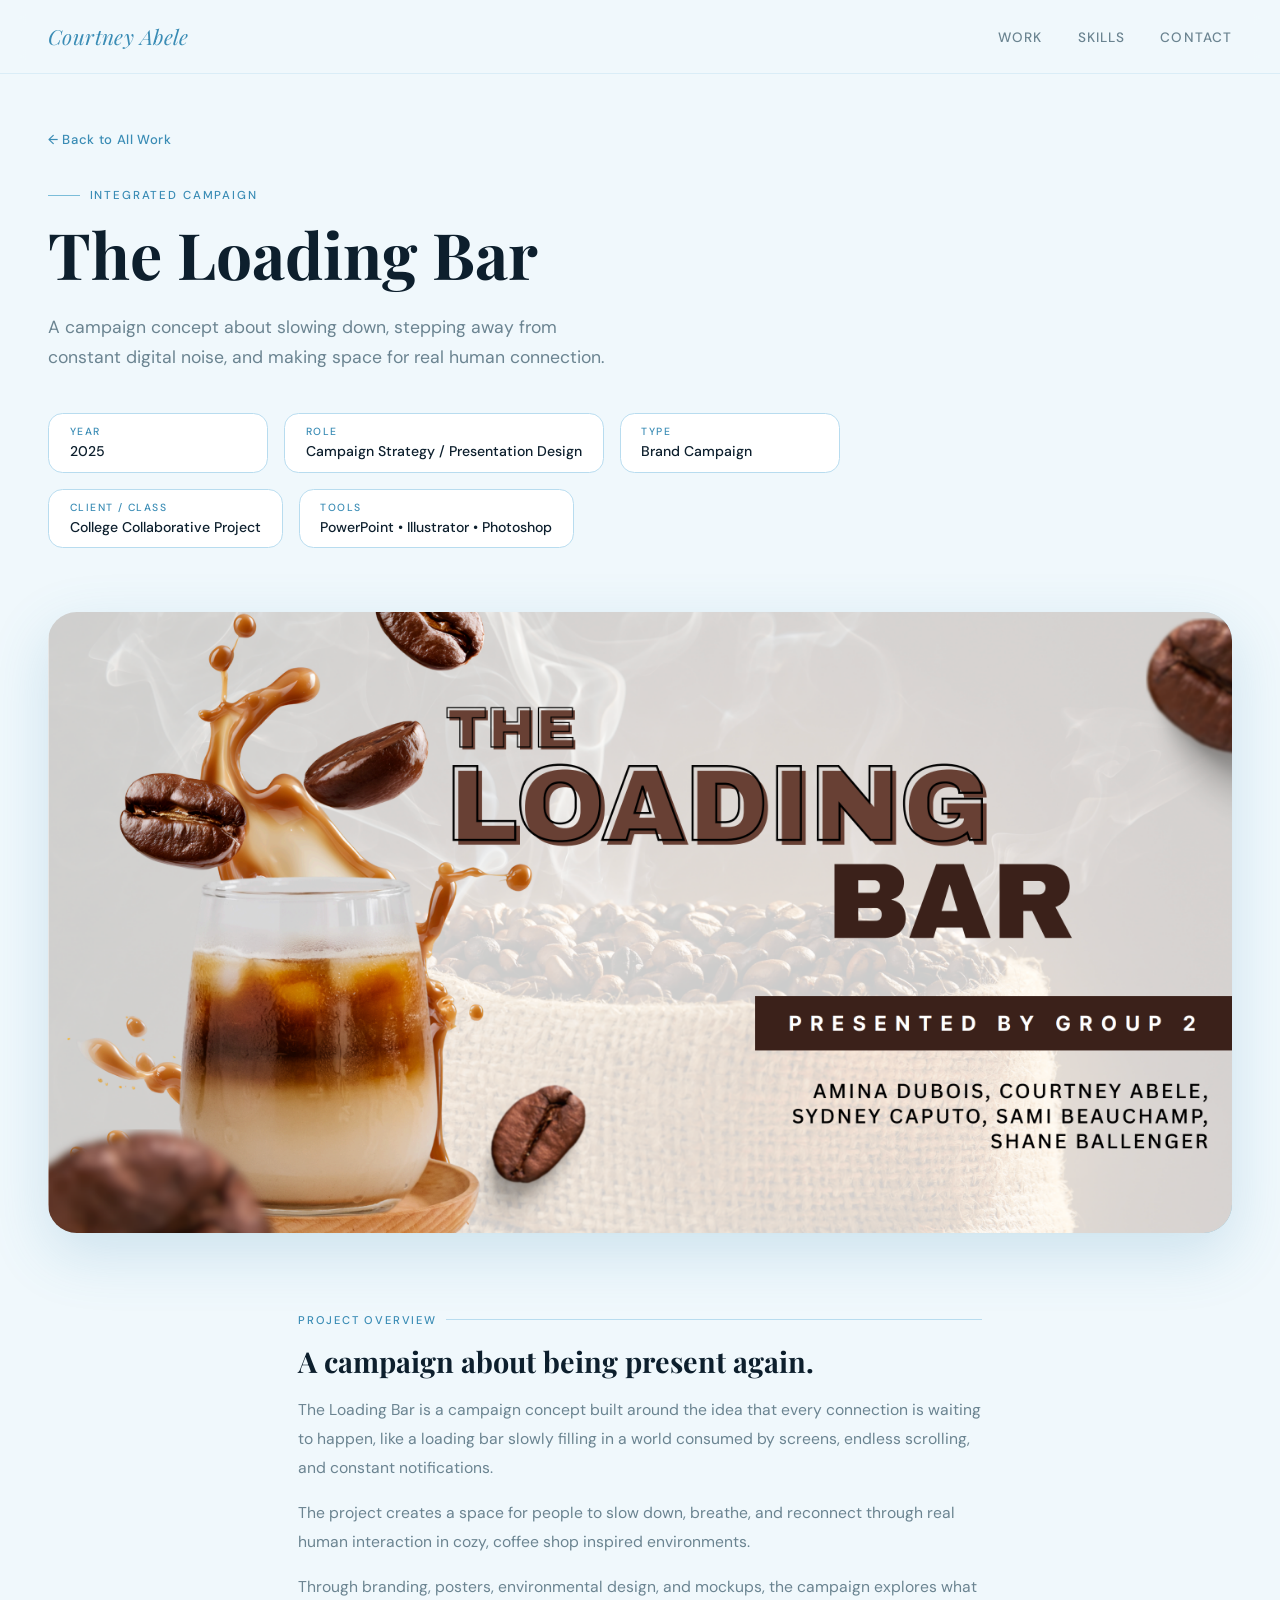
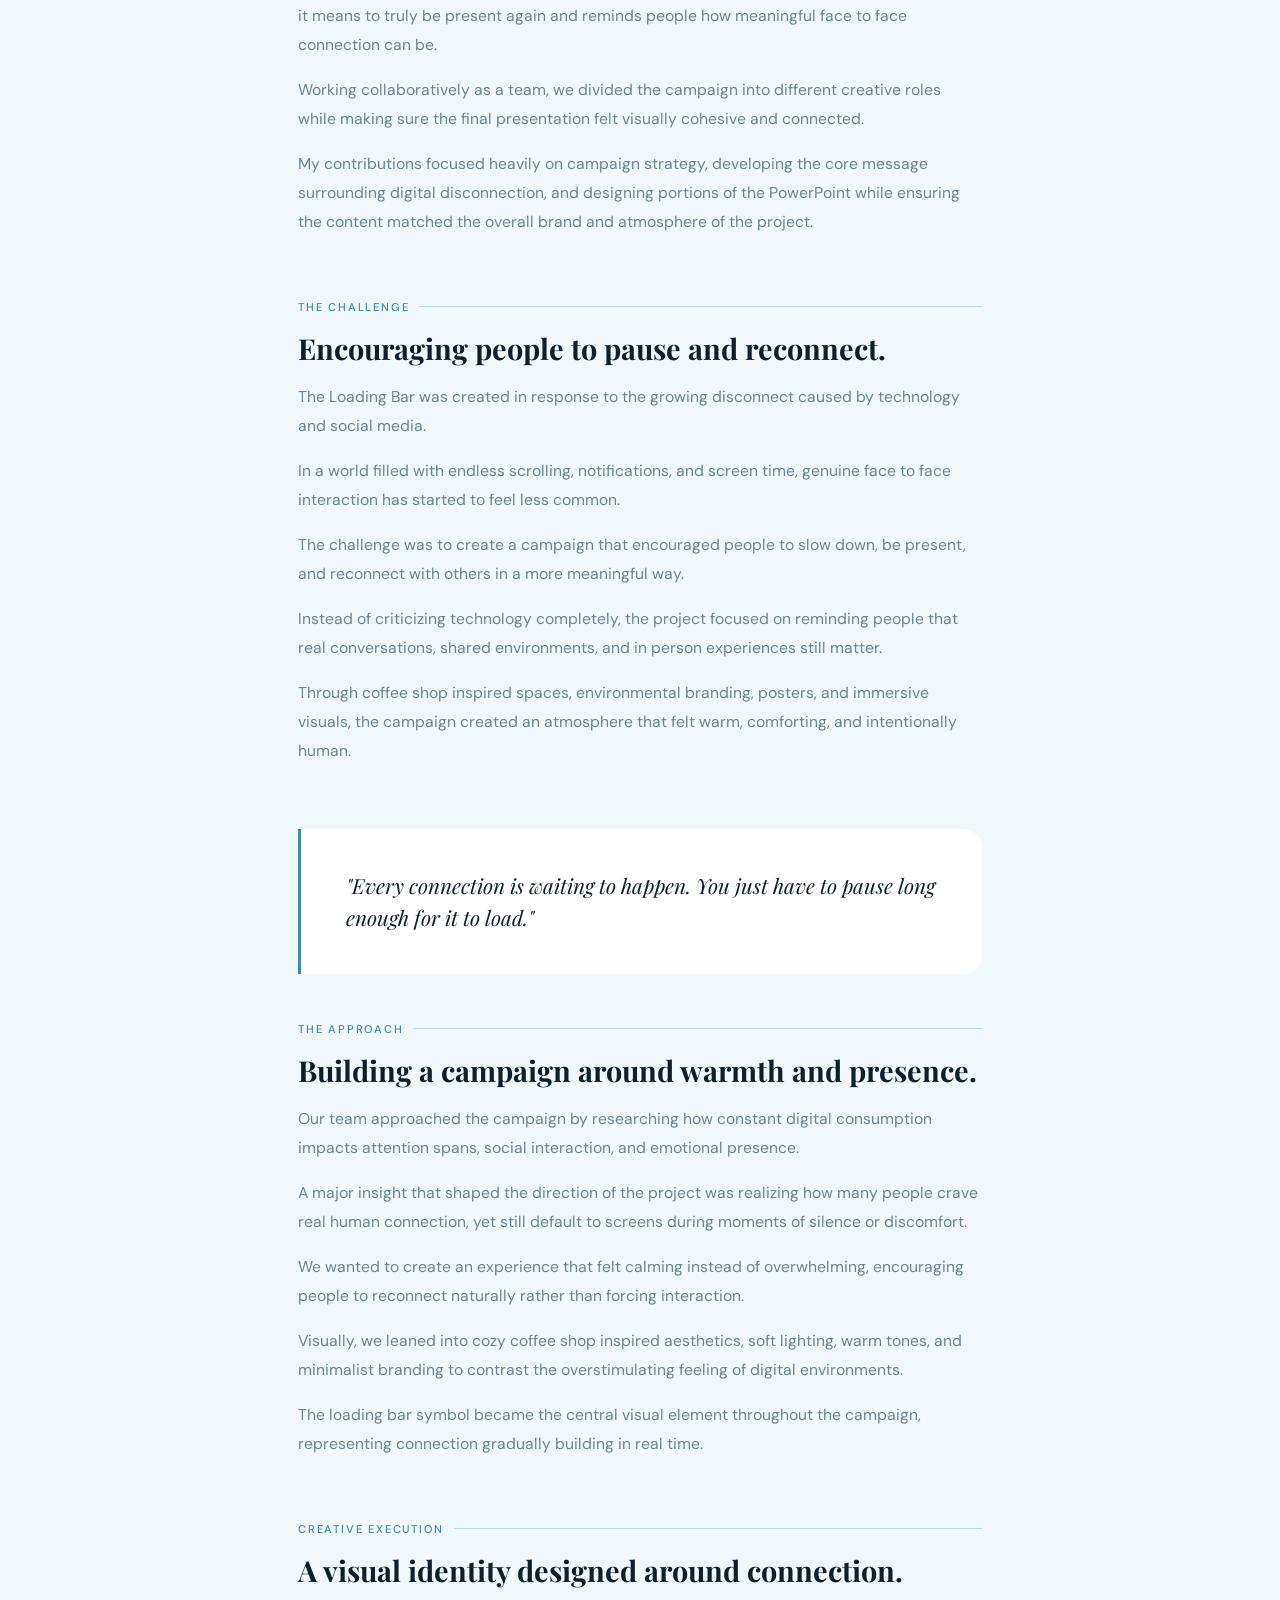
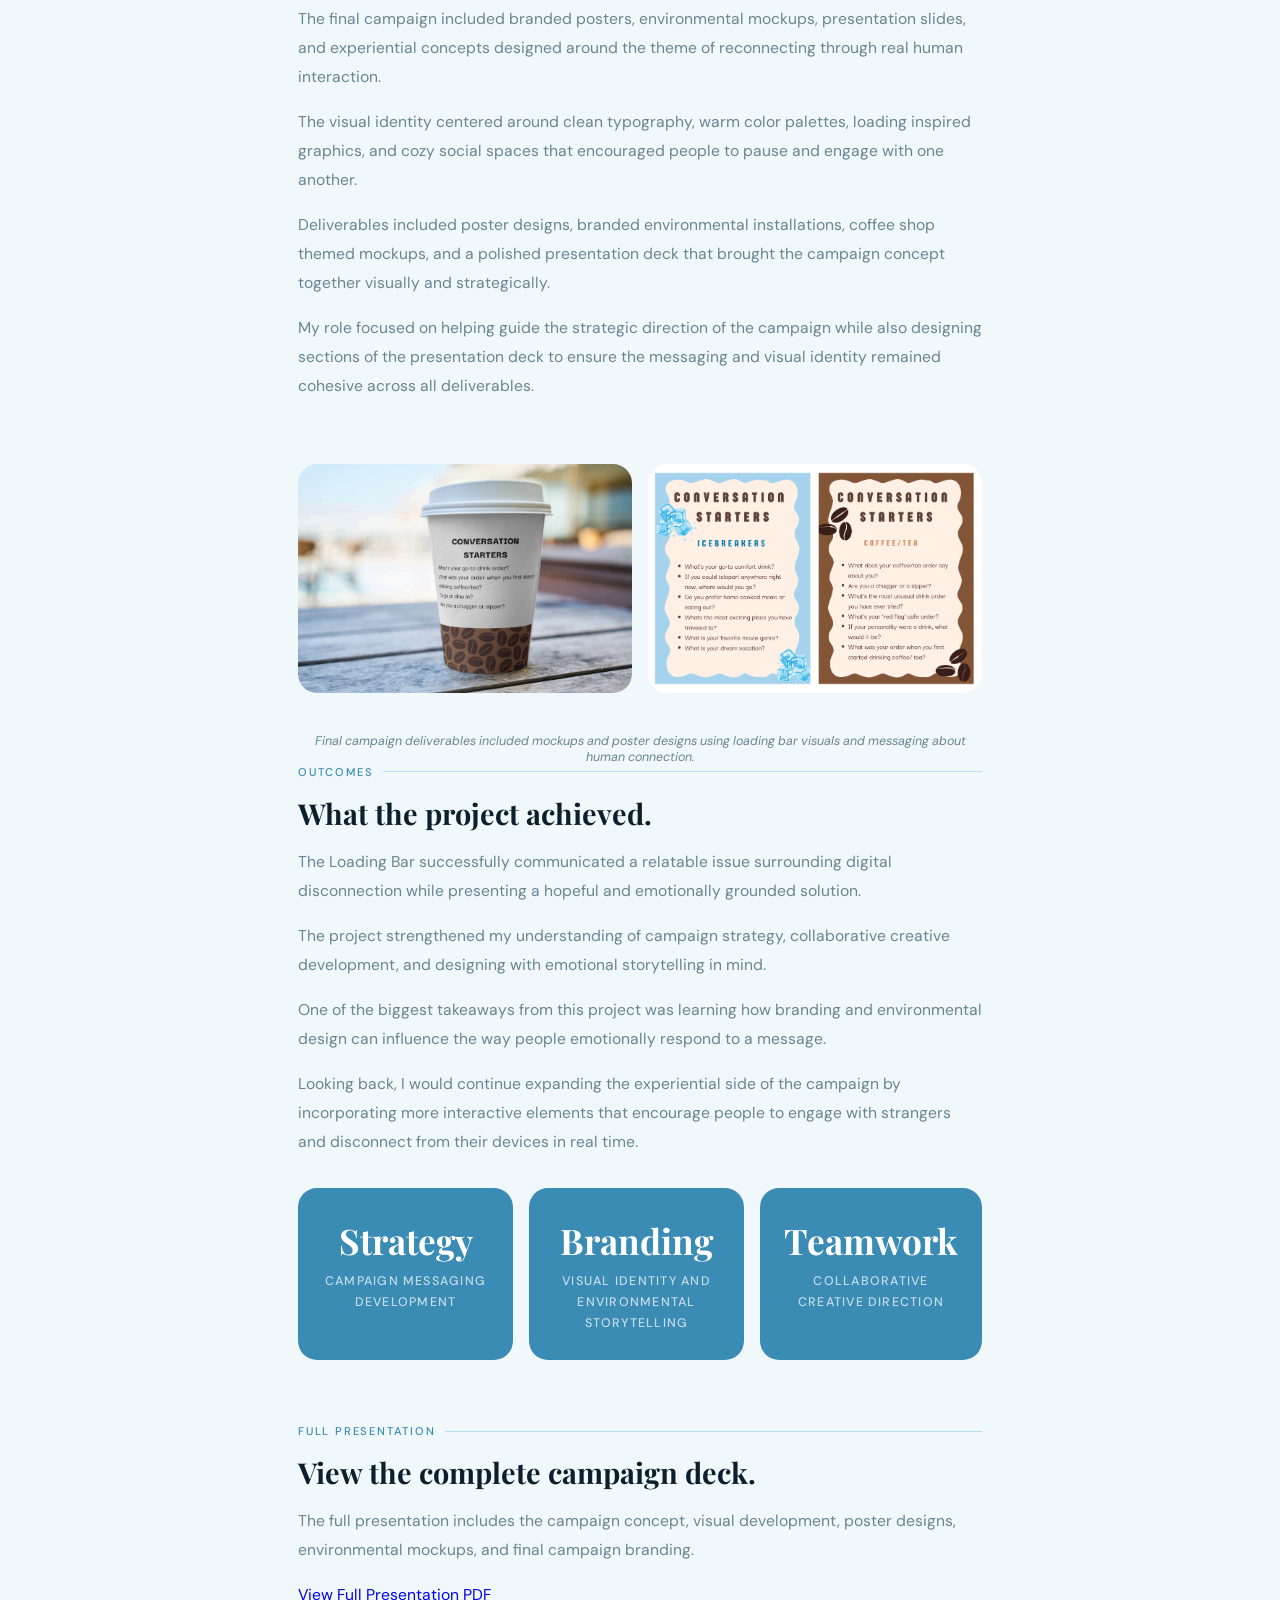
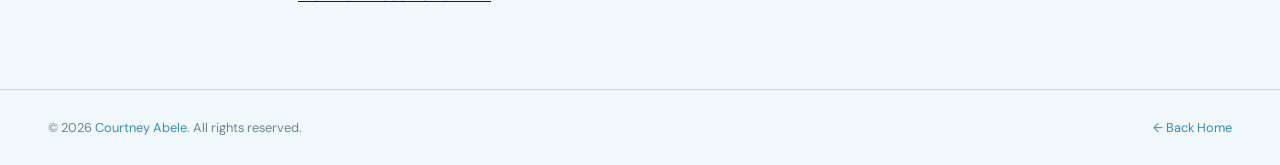
==== commit dd868a3e: "Loading Bar updated" ====
--- a/loading_bar.html
+++ b/loading_bar.html
@@ -16,7 +16,7 @@
 
   <!-- NAV -->
   <nav>
-    <a href="index.html" class="nav-logo">Your Name</a>
+    <a href="index.html" class="nav-logo">Courtney Abele</a>
 
     <ul class="nav-links">
       <li><a href="index.html#work">Work</a></li>
@@ -46,28 +46,36 @@
 
     <div class="project-meta">
 
-      <div class="meta-item">
-        <span class="meta-label">Year</span>
-        <span class="meta-value">2025</span>
-      </div>
-
-      <div class="meta-item">
-        <span class="meta-label">Role</span>
-        <span class="meta-value">Campaign Strategy / Presentation Design</span>
-      </div>
-
-      <div class="meta-item">
-        <span class="meta-label">Type</span>
-        <span class="meta-value">Brand Campaign</span>
-      </div>
-
-      <div class="meta-item">
-        <span class="meta-label">Client / Class</span>
-        <span class="meta-value">College Collaborative Project</span>
-      </div>
-
-    </div>
+  <div class="meta-item">
+    <span class="meta-label">Year</span>
+    <span class="meta-value">2025</span>
+  </div>
+
+  <div class="meta-item">
+    <span class="meta-label">Role</span>
+    <span class="meta-value">Campaign Strategy / Presentation Design</span>
+  </div>
+
+  <div class="meta-item">
+    <span class="meta-label">Type</span>
+    <span class="meta-value">Brand Campaign</span>
+  </div>
+
+  <div class="meta-item">
+    <span class="meta-label">Client / Class</span>
+    <span class="meta-value">College Collaborative Project</span>
+  </div>
+
+  <div class="meta-item">
+    <span class="meta-label">Tools</span>
+    <span class="meta-value">
+      PowerPoint • Illustrator • Photoshop
+    </span>
+  </div>
+
+</div>
   </header>
+  
 
   <!-- COVER IMAGE -->
   <div class="project-cover">
@@ -206,20 +214,6 @@
 
     </section>
 
-    <!-- MOODBOARD IMAGE -->
-    <div class="image-block">
-
-      <img
-        src="Loading_bar/loading_bar_moodboard.png"
-        alt="Mood board for The Loading Bar campaign"
-      >
-
-    </div>
-
-    <p class="image-caption">
-      Early visual development exploring how warmth, minimalism, and digital symbolism could communicate human connection and presence.
-    </p>
-
     <!-- EXECUTION -->
     <section class="content-section">
 
@@ -259,7 +253,7 @@
       <div class="image-block">
 
         <img
-          src="Loading_bar/loading_bar_environment.png"
+          src="Loading_bar/loading_bar_mockup.png"
           alt="Environmental mockup for The Loading Bar campaign"
         >
 
@@ -277,7 +271,7 @@
     </div>
 
     <p class="image-caption">
-      Final campaign deliverables included environmental mockups and poster designs using loading bar visuals and messaging about human connection.
+      Final campaign deliverables included mockups and poster designs using loading bar visuals and messaging about human connection. <br> 
     </p>
 
     <!-- OUTCOMES -->
@@ -369,29 +363,6 @@
 
     </section>
 
-    <!-- TOOLS -->
-    <section class="content-section">
-
-      <p class="content-label">
-        Tools Used
-      </p>
-
-      <div class="tools-list">
-
-        <span class="tool-tag">PowerPoint</span>
-
-        <span class="tool-tag">Adobe Illustrator</span>
-
-        <span class="tool-tag">Adobe Photoshop</span>
-
-        <span class="tool-tag">Campaign Strategy</span>
-
-        <span class="tool-tag">Brand Development</span>
-
-      </div>
-
-    </section>
-
   </main>
 
 
@@ -399,7 +370,7 @@
   <footer>
 
     <span>
-      © 2025 <a href="index.html">Your Name</a>. All rights reserved.
+      © 2026 <a href="index.html">Courtney Abele</a>. All rights reserved.
     </span>
 
     <a href="index.html">
--- a/styles.css
+++ b/styles.css
@@ -955,3 +955,16 @@
   display: block;
 }
 
+.project-hero .content-section {
+  margin-top: 4rem;
+}
+
+.project-meta {
+  align-items: stretch;
+}
+
+.project-meta .meta-item {
+  flex: 0 1 auto;
+  min-width: 220px;
+  max-width: 420px;
+}
